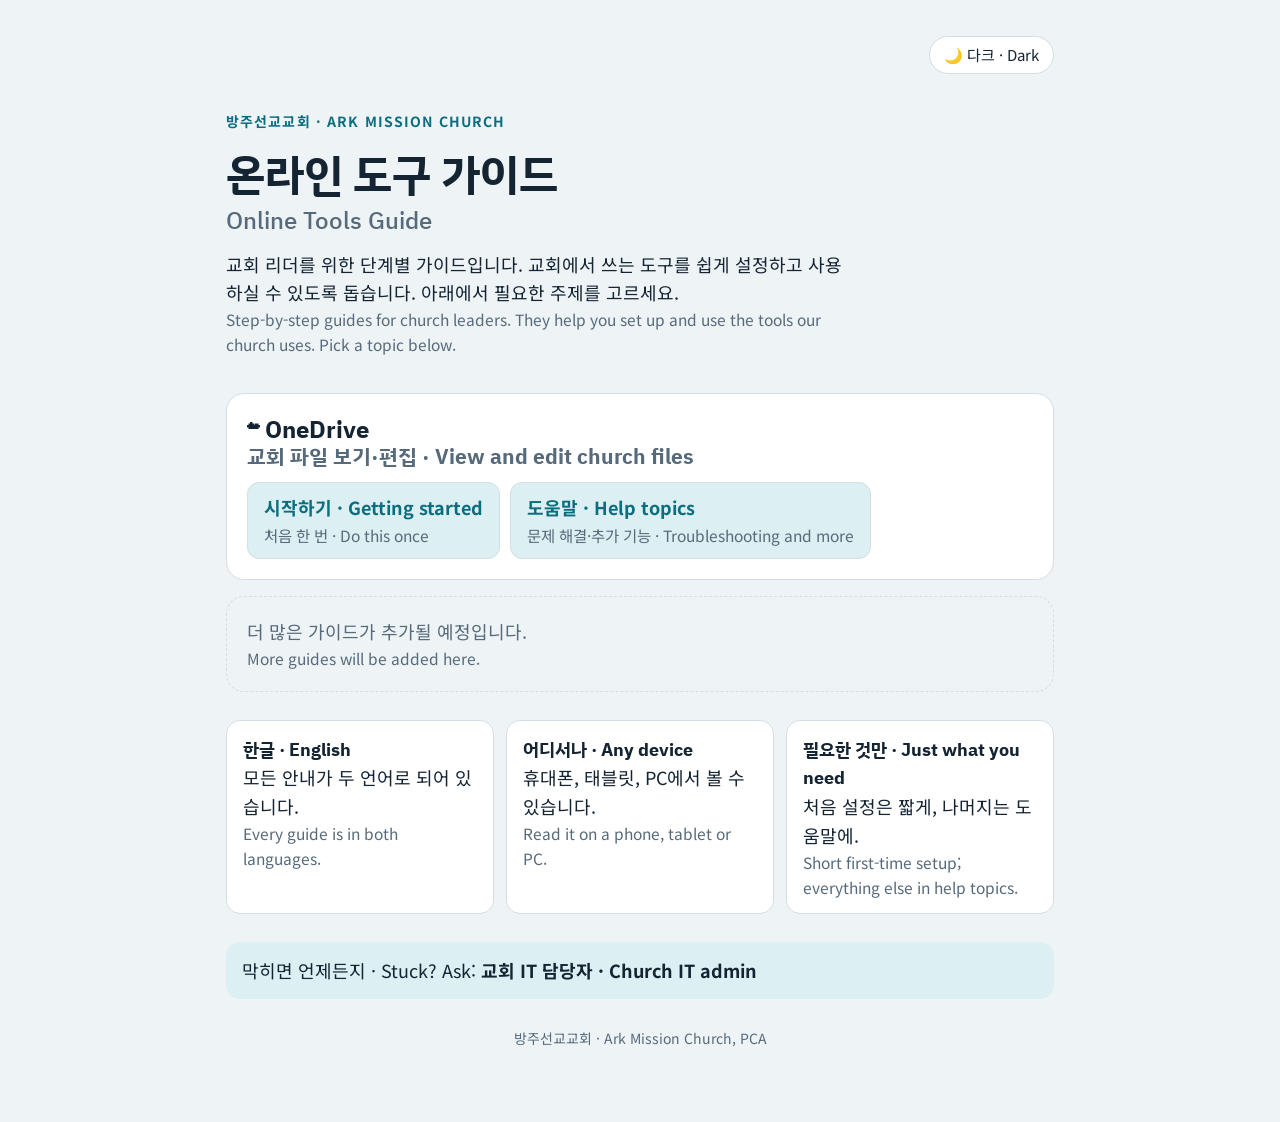
==== index.html @ 6f110158 "Rename site to Online Tools Guide and replace write-it-down password advice - Site name: 방주선교교회 온라인 " ====
<!doctype html>
<html lang="ko" data-theme="light">
<head>
<meta charset="utf-8">
<meta name="viewport" content="width=device-width, initial-scale=1">
<meta name="robots" content="noindex">
<title>방주선교교회 온라인 도구 가이드</title>
<link rel="preconnect" href="https://fonts.googleapis.com">
<link rel="preconnect" href="https://fonts.gstatic.com" crossorigin>
<link rel="stylesheet" href="https://fonts.googleapis.com/css2?family=IBM+Plex+Sans+KR:wght@500;700&family=Noto+Sans+KR:wght@400;500;700&display=swap">
<link rel="stylesheet" href="assets/site.css">
<script>try{if(localStorage.getItem("amc-theme")==="dark")document.documentElement.setAttribute("data-theme","dark")}catch(e){}</script>
</head>
<body>
<div class="wrap">
  <div class="topbar"><button type="button" class="theme-btn" id="theme">🌙 다크 · Dark</button></div>
  <header>
    <div class="eyebrow">방주선교교회 · Ark Mission Church</div>
    <h1>온라인 도구 가이드<span class="en">Online Tools Guide</span></h1>
    <p class="lead">교회 리더를 위한 단계별 가이드입니다. 교회에서 쓰는 도구를 쉽게 설정하고 사용하실 수 있도록 돕습니다. 아래에서 필요한 주제를 고르세요.<span class="en">Step-by-step guides for church leaders. They help you set up and use the tools our church uses. Pick a topic below.</span></p>
  </header>

  <section class="topics" aria-label="주제 / Topics">
    <div class="topic">
      <h2>☁ OneDrive<span class="en">교회 파일 보기·편집 · View and edit church files</span></h2>
      <div class="links">
        <a href="onedrive/"><b>시작하기 · Getting started</b><span class="en">처음 한 번 · Do this once</span></a>
        <a href="onedrive/help.html"><b>도움말 · Help topics</b><span class="en">문제 해결·추가 기능 · Troubleshooting and more</span></a>
      </div>
    </div>
    <div class="topic soon"><p>더 많은 가이드가 추가될 예정입니다.<span class="en">More guides will be added here.</span></p></div>
  </section>

  <div class="points">
    <div><b>한글 · English</b>모든 안내가 두 언어로 되어 있습니다.<span class="en">Every guide is in both languages.</span></div>
    <div><b>어디서나 · Any device</b>휴대폰, 태블릿, PC에서 볼 수 있습니다.<span class="en">Read it on a phone, tablet or PC.</span></div>
    <div><b>필요한 것만 · Just what you need</b>처음 설정은 짧게, 나머지는 도움말에.<span class="en">Short first-time setup; everything else in help topics.</span></div>
  </div>

  <div class="contact"><span>막히면 언제든지 · Stuck? Ask: <b>교회 IT 담당자 · Church IT admin</b></span></div>
  <footer>방주선교교회 · Ark Mission Church, PCA</footer>
</div>
<script src="assets/theme.js"></script>
</body>
</html>
---- assets/site.css ----
/* Layout: one calm column of numbered step cards, each step = big number + Korean instruction + English line + a small drawing of the screen */
:root {
  --bg: #eef3f6;
  --paper: #ffffff;
  --ink: #142433;
  --muted: #566a7b;
  --line: #d3dee6;
  --accent: #0b6e7f;      /* deep teal, the "ark" water */
  --accent-soft: #dcefF2;
  --gold: #b7791f;        /* used only for warnings */
  --gold-soft: #fbf0dc;
  --ok: #2f7d4f;
  --ok-soft: #e1f2e7;
  --no: #b3402e;
  --no-soft: #f8e3df;
  --screen: #f7f9fb;
  --ms-blue: #1f5fbf;
  --display: "IBM Plex Sans KR", "Apple SD Gothic Neo", "Malgun Gothic", sans-serif;
  --body: "Noto Sans KR", "Apple SD Gothic Neo", "Malgun Gothic", system-ui, sans-serif;
}
:root[data-theme="dark"] {
  --bg: #0f1a22; --paper: #16242f; --ink: #e6eef3; --muted: #9fb2c0; --line: #2a3c49;
  --accent: #4fb6c6; --accent-soft: #173640; --gold: #e0a64a; --gold-soft: #3a2e17;
  --ok: #6cc28d; --ok-soft: #173325; --no: #e8836f; --no-soft: #3d201b; --screen: #1c2d39; --ms-blue: #6fa3f0;
  color-scheme: dark;
}
* { box-sizing: border-box; }
body { background: var(--bg); color: var(--ink); font-family: var(--body); font-size: 18px; line-height: 1.6; }
.wrap { max-width: 860px; margin: 0 auto; padding-inline: 16px; padding-block: 28px 64px; display: grid; gap: 28px; }
.wrap > * { min-width: 0; }
header > * { min-width: 0; }
h1, h2, h3 { font-family: var(--display); text-wrap: balance; margin: 0; line-height: 1.25; }
.en { color: var(--muted); font-size: .86em; display: block; }
p { margin: 0; }

/* Header */
header { display: grid; gap: 14px; padding-block: 8px; }
.eyebrow { font-size: 14px; letter-spacing: .08em; text-transform: uppercase; color: var(--accent); font-weight: 700; }
header h1 { font-size: clamp(30px, 6vw, 44px); word-break: keep-all; }
header h1 .en { font-size: .55em; margin-top: 4px; font-weight: 500; }
.lead { max-width: 62ch; }
.needs { display: flex; flex-wrap: wrap; gap: 10px; }
.chip { max-width: 100%; background: var(--paper); border: 1px solid var(--line); border-radius: 18px; padding: 6px 14px; font-size: 15px; display: inline-flex; gap: 8px; align-items: center; }
.chip b { color: var(--accent); flex: none; }

/* Step overview */
nav.map { background: var(--paper); border: 1px solid var(--line); border-radius: 16px; padding: 16px; }
nav.map ol { list-style: none; margin: 0; padding: 0; display: grid; grid-template-columns: repeat(auto-fit, minmax(150px, 1fr)); gap: 10px; }
nav.map a { display: grid; gap: 2px; text-decoration: none; color: var(--ink); padding: 10px 12px; border-radius: 10px; background: var(--bg); min-height: 100%; }
nav.map a:hover, nav.map a:focus-visible { outline: 2px solid var(--accent); outline-offset: 0; }
nav.map .n { font-family: var(--display); color: var(--accent); font-weight: 700; font-size: 14px; }
nav.map .t { font-weight: 700; font-size: 16px; line-height: 1.3; }
nav.map .t .en { font-weight: 400; font-size: 13px; }
nav.map li.done a { background: var(--ok-soft); }
nav.map li.done .n::after { content: " ✓"; color: var(--ok); }

/* Step section */
section.step { background: var(--paper); border: 1px solid var(--line); border-radius: 20px; padding: 24px 20px; display: grid; gap: 20px; scroll-margin-top: 16px; }
.step-head { display: flex; gap: 16px; align-items: flex-start; }
.bignum { flex: none; width: 56px; height: 56px; border-radius: 16px; background: var(--accent); color: var(--paper); font-family: var(--display); font-weight: 700; font-size: 28px; display: grid; place-items: center; }
.step-head h2 { font-size: 26px; }
.step-head h2 .en { font-size: .62em; font-weight: 500; margin-top: 2px; }
.step-head .meta { font-size: 15px; color: var(--muted); margin-top: 6px; }
.step-head > div { min-width: 0; }

.sub { display: grid; grid-template-columns: 1fr minmax(0, 300px); gap: 20px; align-items: center; padding-top: 18px; border-top: 1px dashed var(--line); }
.sub:first-of-type { border-top: 0; padding-top: 0; }
.sub.no-fig { grid-template-columns: 1fr; }
.sub .text { display: grid; gap: 6px; min-width: 0; }
.sub .k { font-weight: 500; font-size: 19px; }
.sub .k strong { color: var(--accent); }
.sub .no { font-family: var(--display); font-size: 14px; font-weight: 700; color: var(--accent); }
@media (max-width: 640px) { .sub { grid-template-columns: 1fr; } }

.note { border-radius: 12px; padding: 12px 16px; font-size: 16px; background: var(--accent-soft); }
.note.warn { background: var(--gold-soft); }
.note b { font-family: var(--display); }
.note p { margin: 10px 0 0; }

.done-toggle { justify-self: start; display: inline-flex; gap: 10px; align-items: center; font-size: 16px; font-weight: 500; cursor: pointer; border: 1px solid var(--line); border-radius: 999px; padding: 8px 16px; background: var(--bg); color: var(--ink); font-family: var(--body); }
.done-toggle input { width: 20px; height: 20px; accent-color: var(--ok); margin: 0; }
.done-toggle:has(input:checked) { background: var(--ok-soft); border-color: var(--ok); }

/* Screen drawings */
.fig { background: var(--screen); border: 1px solid var(--line); border-radius: 14px; padding: 14px; font-size: 14px; line-height: 1.4; display: grid; gap: 8px; max-width: 100%; }
.fig .bar { display: flex; gap: 6px; }
.fig .bar i { width: 8px; height: 8px; border-radius: 50%; background: var(--line); }
.fig .box { background: var(--paper); border: 1px solid var(--line); border-radius: 8px; padding: 8px 10px; }
.fig .btn { background: var(--ms-blue); color: #fff; border-radius: 6px; padding: 6px 12px; justify-self: end; font-weight: 700; }
.fig .hl { outline: 3px solid var(--gold); outline-offset: 2px; border-radius: 6px; }
.fig .cap { font-size: 12px; color: var(--muted); text-align: center; }
.fig .row { display: flex; gap: 8px; align-items: center; flex-wrap: wrap; }
.fig .pill { border: 1px solid var(--line); background: var(--paper); border-radius: 6px; padding: 4px 8px; }
.phone { width: 150px; justify-self: center; border: 3px solid var(--ink); border-radius: 22px; padding: 14px 10px; background: var(--paper); display: grid; gap: 8px; text-align: center; }
.qr { width: 72px; height: 72px; justify-self: center; background:
  conic-gradient(var(--ink) 25%, transparent 0 50%, var(--ink) 0 75%, transparent 0) 0 0/18px 18px; border: 6px solid var(--paper); outline: 2px solid var(--ink); }
.bignumber { font-family: var(--display); font-size: 34px; font-weight: 700; letter-spacing: .1em; color: var(--ink); }
.menu { display: grid; gap: 2px; background: var(--paper); border: 1px solid var(--line); border-radius: 8px; padding: 6px; box-shadow: 0 4px 12px rgb(0 0 0 / .08); }
.menu span { padding: 4px 8px; border-radius: 4px; }
.tree { display: grid; gap: 3px; }
.tree span { padding: 3px 6px; }
.tree .in { padding-left: 22px; }
.tabbar { display: flex; justify-content: space-around; border-top: 1px solid var(--line); padding-top: 6px; font-size: 11px; }

/* Rules */
.rules { display: grid; grid-template-columns: 1fr 1fr; gap: 14px; }
@media (max-width: 640px) { .rules { grid-template-columns: 1fr; } }
.rules ul { list-style: none; margin: 0; padding: 16px; border-radius: 14px; display: grid; gap: 12px; }
.rules .do { background: var(--ok-soft); }
.rules .dont { background: var(--no-soft); }
.rules h3 { font-size: 18px; }
.rules .do h3 { color: var(--ok); }
.rules .dont h3 { color: var(--no); }
.rules li { font-size: 17px; }

/* Help table */
.tablewrap { overflow-x: auto; }
table { width: 100%; border-collapse: collapse; font-size: 16px; }
th, td { text-align: left; padding: 10px 12px; border-bottom: 1px solid var(--line); vertical-align: top; }
th { font-family: var(--display); font-size: 14px; color: var(--muted); letter-spacing: .04em; }
.contact { display: flex; flex-wrap: wrap; gap: 10px; align-items: center; background: var(--accent-soft); border-radius: 14px; padding: 14px 16px; }
.contact code { font-family: var(--body); font-weight: 700; user-select: all; }
.contact button { font: inherit; font-size: 14px; border: 1px solid var(--accent); color: var(--accent); background: var(--paper); border-radius: 999px; padding: 4px 12px; cursor: pointer; }

footer { font-size: 14px; color: var(--muted); text-align: center; }
a { color: var(--accent); }
:focus-visible { outline: 3px solid var(--accent); outline-offset: 2px; }

@media print {
  body { background: #fff; font-size: 15px; }
  nav.map, .done-toggle, .contact button { display: none; }
  section.step { break-inside: avoid-page; border-color: #ccc; }
  .wrap { gap: 18px; }
}
@media (prefers-reduced-motion: no-preference) { html { scroll-behavior: smooth; } }

/* Top bar: home link + theme switch */
.topbar { display: flex; justify-content: space-between; align-items: center; gap: 12px; flex-wrap: wrap; }
.topbar a { color: var(--accent); font-weight: 700; text-decoration: none; font-size: 16px; }
.topbar a:hover { text-decoration: underline; }
.theme-btn { margin-left: auto; font: inherit; font-size: 15px; color: var(--ink); background: var(--paper); border: 1px solid var(--line); border-radius: 999px; padding: 6px 14px; cursor: pointer; }
.theme-btn:focus-visible, .topbar a:focus-visible { outline: 3px solid var(--accent); outline-offset: 2px; }

/* Landing page */
.points { display: grid; grid-template-columns: repeat(auto-fit, minmax(220px, 1fr)); gap: 12px; }
.points div { background: var(--paper); border: 1px solid var(--line); border-radius: 14px; padding: 14px 16px; }
.points b { display: block; font-family: var(--display); }
.topics { display: grid; gap: 16px; }
.topic { background: var(--paper); border: 1px solid var(--line); border-radius: 18px; padding: 20px; display: grid; gap: 12px; }
.topic h2 { font-size: 24px; }
.topic .links { display: flex; flex-wrap: wrap; gap: 10px; }
.topic .links a { display: inline-grid; gap: 2px; text-decoration: none; color: var(--ink); background: var(--accent-soft); border: 1px solid var(--line); border-radius: 12px; padding: 10px 16px; min-width: 200px; }
.topic .links a b { color: var(--accent); }
.topic .links a:hover { border-color: var(--accent); }
.topic.soon { background: transparent; border-style: dashed; color: var(--muted); }
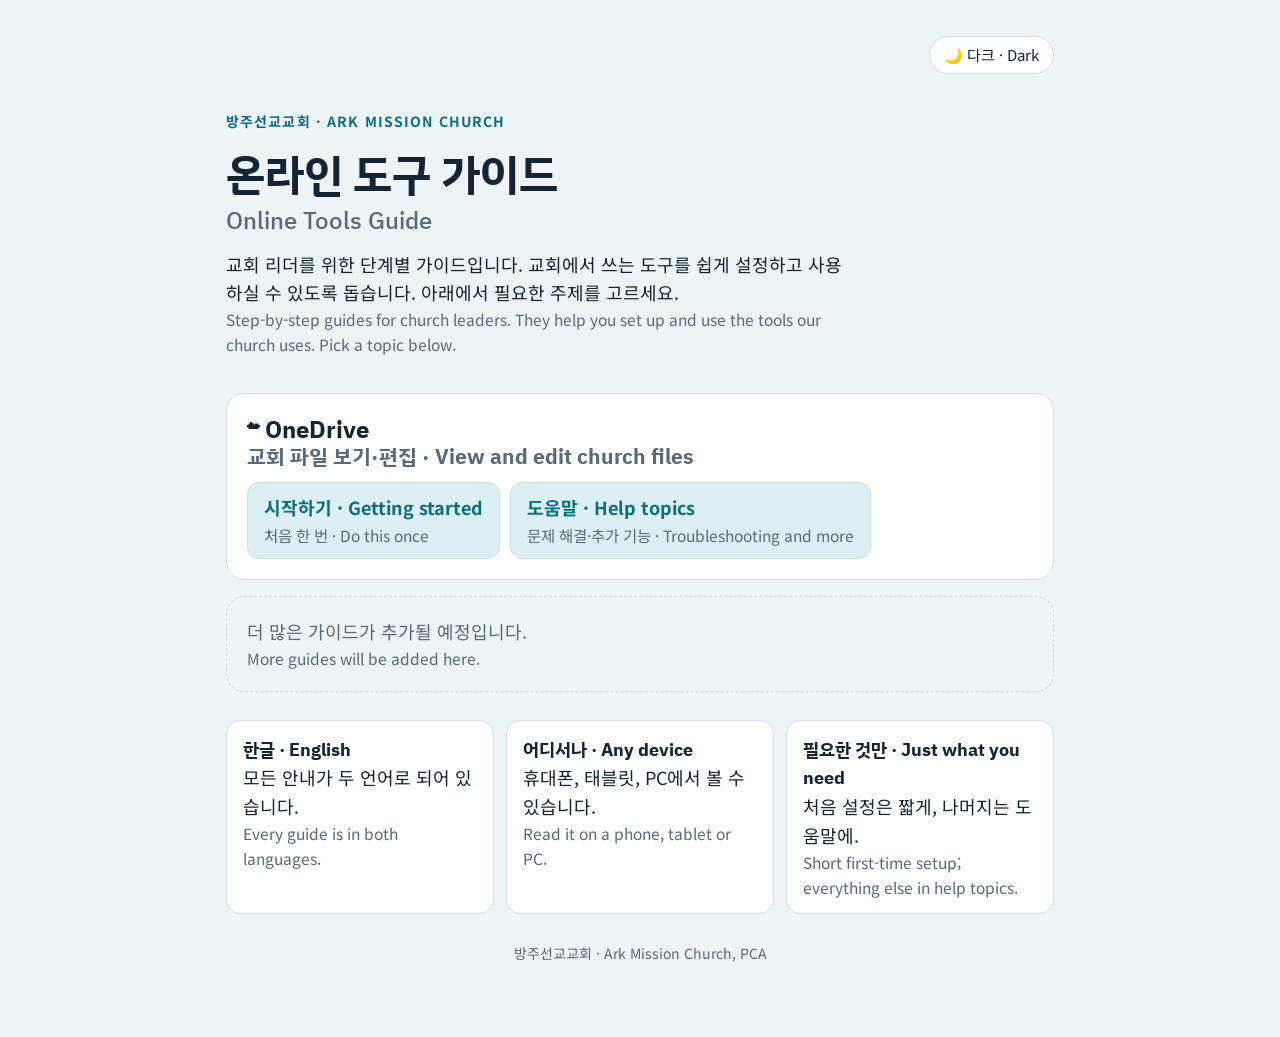
==== commit 26a82d2e: "Remove the "Stuck? Ask" box from the home and OneDrive getting-started pages Co-Authored-By: Claude " ====
--- a/index.html
+++ b/index.html
@@ -37,7 +37,6 @@
     <div><b>필요한 것만 · Just what you need</b>처음 설정은 짧게, 나머지는 도움말에.<span class="en">Short first-time setup; everything else in help topics.</span></div>
   </div>
 
-  <div class="contact"><span>막히면 언제든지 · Stuck? Ask: <b>교회 IT 담당자 · Church IT admin</b></span></div>
   <footer>방주선교교회 · Ark Mission Church, PCA</footer>
 </div>
 <script src="assets/theme.js"></script>
--- a/assets/site.css
+++ b/assets/site.css
@@ -153,3 +153,13 @@
 .topic .links a b { color: var(--accent); }
 .topic .links a:hover { border-color: var(--accent); }
 .topic.soon { background: transparent; border-style: dashed; color: var(--muted); }
+
+/* Per-device steps (tap a device to open) */
+.devices { display: grid; gap: 10px; margin-top: 18px; }
+.device { border: 1px solid var(--line); border-radius: 12px; background: var(--bg); }
+.device summary { cursor: pointer; padding: 14px 16px; font-family: var(--display); font-weight: 700; font-size: 19px; }
+.device[open] summary { border-bottom: 1px dashed var(--line); }
+.device .body { padding: 14px 16px 16px; display: grid; gap: 12px; }
+.device ol { margin: 0; padding-left: 22px; display: grid; gap: 10px; font-size: 18px; }
+.device .fig { max-width: 300px; }
+.device .links, .device .tip { margin: 0; }
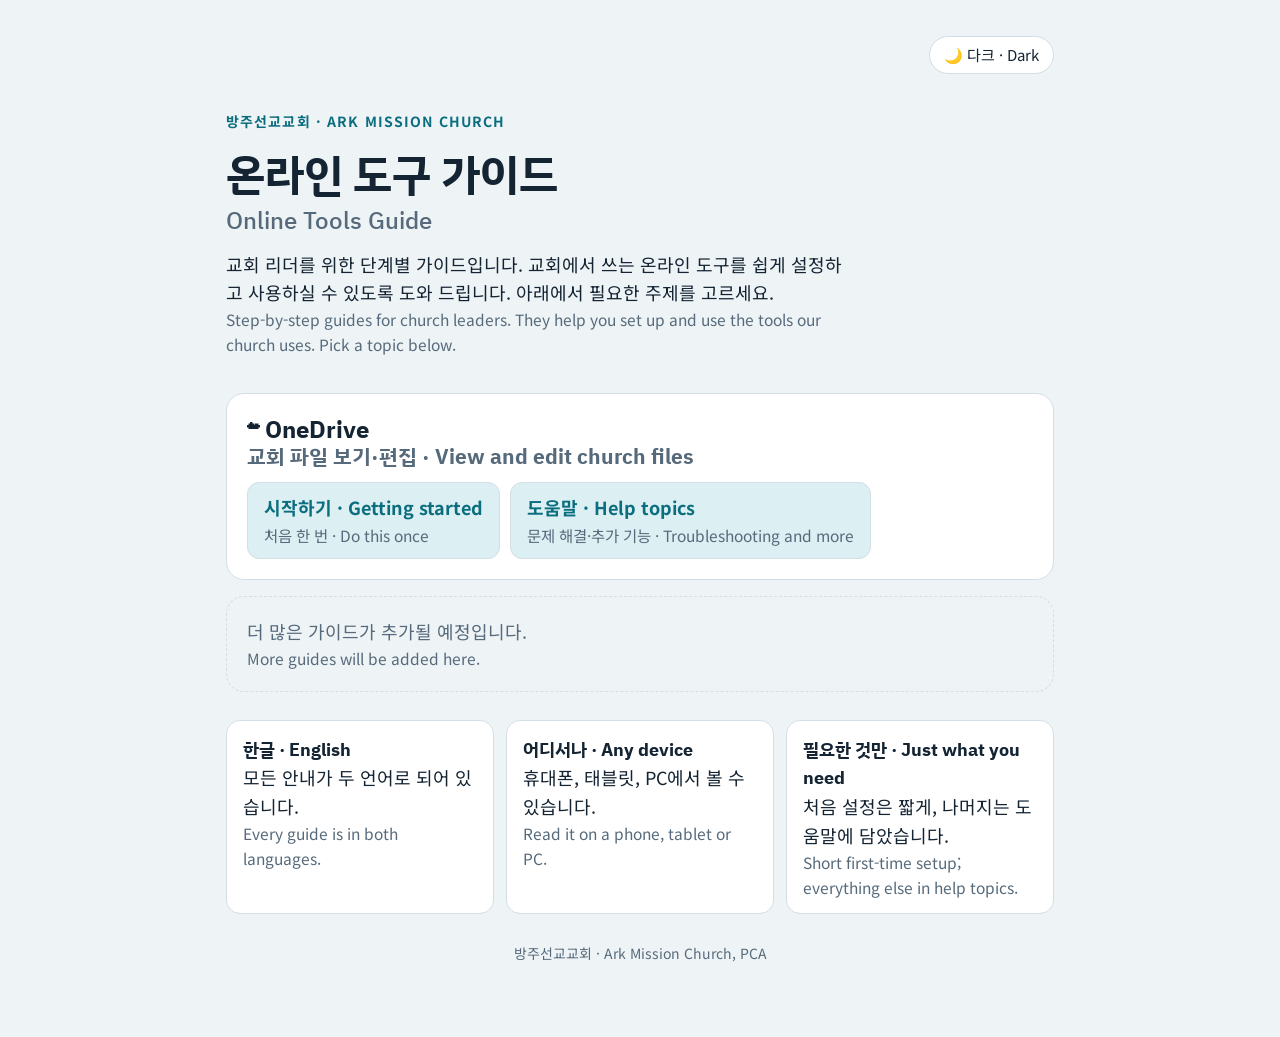
==== commit 8e6e0000: "Polish Korean wording across the guide and help pages Full polite sentences instead of fragments, mo" ====
--- a/index.html
+++ b/index.html
@@ -17,7 +17,7 @@
   <header>
     <div class="eyebrow">방주선교교회 · Ark Mission Church</div>
     <h1>온라인 도구 가이드<span class="en">Online Tools Guide</span></h1>
-    <p class="lead">교회 리더를 위한 단계별 가이드입니다. 교회에서 쓰는 도구를 쉽게 설정하고 사용하실 수 있도록 돕습니다. 아래에서 필요한 주제를 고르세요.<span class="en">Step-by-step guides for church leaders. They help you set up and use the tools our church uses. Pick a topic below.</span></p>
+    <p class="lead">교회 리더를 위한 단계별 가이드입니다. 교회에서 쓰는 온라인 도구를 쉽게 설정하고 사용하실 수 있도록 도와 드립니다. 아래에서 필요한 주제를 고르세요.<span class="en">Step-by-step guides for church leaders. They help you set up and use the tools our church uses. Pick a topic below.</span></p>
   </header>
 
   <section class="topics" aria-label="주제 / Topics">
@@ -34,7 +34,7 @@
   <div class="points">
     <div><b>한글 · English</b>모든 안내가 두 언어로 되어 있습니다.<span class="en">Every guide is in both languages.</span></div>
     <div><b>어디서나 · Any device</b>휴대폰, 태블릿, PC에서 볼 수 있습니다.<span class="en">Read it on a phone, tablet or PC.</span></div>
-    <div><b>필요한 것만 · Just what you need</b>처음 설정은 짧게, 나머지는 도움말에.<span class="en">Short first-time setup; everything else in help topics.</span></div>
+    <div><b>필요한 것만 · Just what you need</b>처음 설정은 짧게, 나머지는 도움말에 담았습니다.<span class="en">Short first-time setup; everything else in help topics.</span></div>
   </div>
 
   <footer>방주선교교회 · Ark Mission Church, PCA</footer>
--- a/assets/site.css
+++ b/assets/site.css
@@ -63,7 +63,7 @@
 .step-head .meta { font-size: 15px; color: var(--muted); margin-top: 6px; }
 .step-head > div { min-width: 0; }
 
-.sub { display: grid; grid-template-columns: 1fr minmax(0, 300px); gap: 20px; align-items: center; padding-top: 18px; border-top: 1px dashed var(--line); }
+.sub { display: grid; grid-template-columns: 1fr minmax(0, 300px); gap: 20px; align-items: start; padding-top: 18px; border-top: 1px dashed var(--line); }
 .sub:first-of-type { border-top: 0; padding-top: 0; }
 .sub.no-fig { grid-template-columns: 1fr; }
 .sub .text { display: grid; gap: 6px; min-width: 0; }
@@ -163,3 +163,17 @@
 .device ol { margin: 0; padding-left: 22px; display: grid; gap: 10px; font-size: 18px; }
 .device .fig { max-width: 300px; }
 .device .links, .device .tip { margin: 0; }
+
+/* PC + phone banner (first sign-in) */
+.pair { display: grid; grid-template-columns: minmax(0, 1fr) auto minmax(0, 1fr); word-break: keep-all; overflow-wrap: anywhere; gap: 10px; align-items: stretch; background: var(--accent-soft); border-radius: 14px; padding: 16px; margin-bottom: 18px; }
+.pair-head { grid-column: 1 / -1; margin: 0; font-family: var(--display); font-weight: 700; font-size: 21px; text-align: center; }
+.pair .dev-card { background: var(--paper); border: 2px solid var(--accent); border-radius: 12px; padding: 12px; text-align: center; display: grid; gap: 4px; align-content: start; font-size: 16px; }
+.pair .ico { font-size: 40px; line-height: 1; }
+.pair .arrow { align-self: center; font-size: 28px; font-weight: 700; color: var(--accent); }
+.pair-warn { grid-column: 1 / -1; margin: 0; font-size: 16px; text-align: center; }
+.sub .no .dev { display: inline-block; margin-left: 6px; background: var(--accent); color: #fff; border-radius: 999px; padding: 2px 10px; font-size: 13px; }
+@media (max-width: 520px) { .pair { grid-template-columns: minmax(0, 1fr); } .pair .arrow { justify-self: center; transform: rotate(90deg); } }
+.must { border: 3px solid var(--gold); background: var(--gold-soft); border-radius: 12px; padding: 12px 14px; display: grid; gap: 4px; }
+.must b { font-family: var(--display); font-size: 19px; }
+.must p { margin: 4px 0 0; }
+.fig .addr { background: var(--paper); border: 1px solid var(--line); border-radius: 999px; padding: 6px 12px; font-family: ui-monospace, Menlo, Consolas, monospace; font-size: 14px; font-weight: 700; }
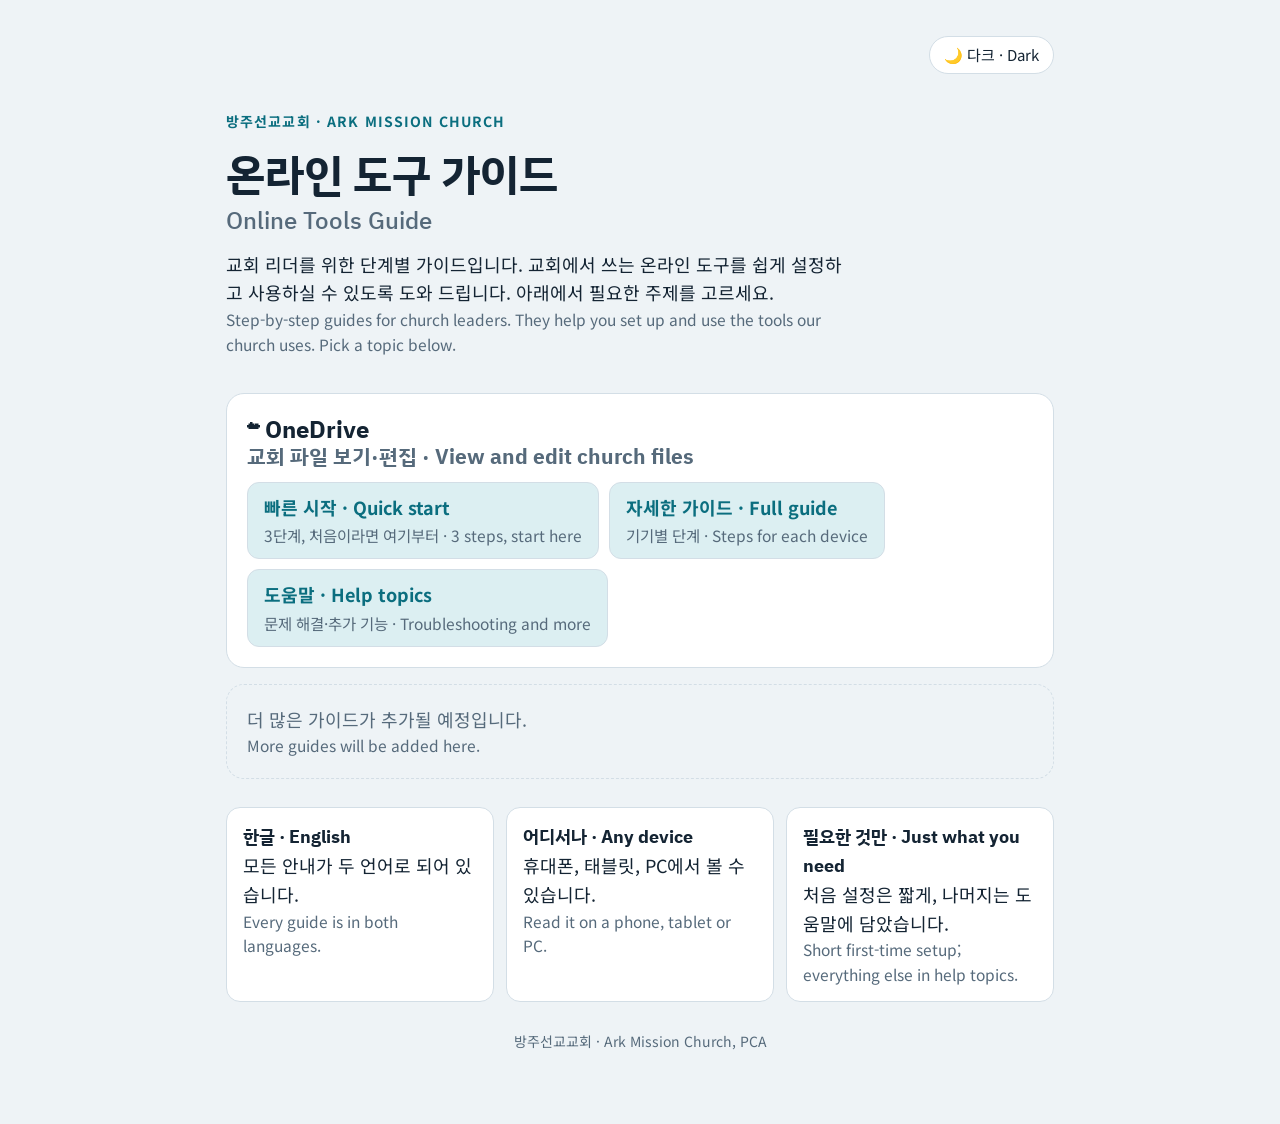
==== commit e64b6045: "Add a 3-step OneDrive quick start page Short, bilingual first page: install Authenticator, sign in a" ====
--- a/index.html
+++ b/index.html
@@ -24,7 +24,8 @@
     <div class="topic">
       <h2>☁ OneDrive<span class="en">교회 파일 보기·편집 · View and edit church files</span></h2>
       <div class="links">
-        <a href="onedrive/"><b>시작하기 · Getting started</b><span class="en">처음 한 번 · Do this once</span></a>
+        <a href="onedrive/quickstart.html"><b>빠른 시작 · Quick start</b><span class="en">3단계, 처음이라면 여기부터 · 3 steps, start here</span></a>
+        <a href="onedrive/"><b>자세한 가이드 · Full guide</b><span class="en">기기별 단계 · Steps for each device</span></a>
         <a href="onedrive/help.html"><b>도움말 · Help topics</b><span class="en">문제 해결·추가 기능 · Troubleshooting and more</span></a>
       </div>
     </div>
--- a/assets/site.css
+++ b/assets/site.css
@@ -46,6 +46,9 @@
 /* Step overview */
 nav.map { background: var(--paper); border: 1px solid var(--line); border-radius: 16px; padding: 16px; }
 nav.map ol { list-style: none; margin: 0; padding: 0; display: grid; grid-template-columns: repeat(auto-fit, minmax(150px, 1fr)); gap: 10px; }
+/* Exactly 6 cards (getting started): 3x2, or 2x3 on phones, never 5 + 1 */
+nav.map ol:has(> li:nth-child(6):last-child) { grid-template-columns: repeat(3, minmax(0, 1fr)); }
+@media (max-width: 520px) { nav.map ol:has(> li:nth-child(6):last-child) { grid-template-columns: repeat(2, minmax(0, 1fr)); } }
 nav.map a { display: grid; gap: 2px; text-decoration: none; color: var(--ink); padding: 10px 12px; border-radius: 10px; background: var(--bg); min-height: 100%; }
 nav.map a:hover, nav.map a:focus-visible { outline: 2px solid var(--accent); outline-offset: 0; }
 nav.map .n { font-family: var(--display); color: var(--accent); font-weight: 700; font-size: 14px; }
@@ -177,3 +180,19 @@
 .must b { font-family: var(--display); font-size: 19px; }
 .must p { margin: 4px 0 0; }
 .fig .addr { background: var(--paper); border: 1px solid var(--line); border-radius: 999px; padding: 6px 12px; font-family: ui-monospace, Menlo, Consolas, monospace; font-size: 14px; font-weight: 700; }
+
+/* Quick start page: fewer words, bigger type */
+.quick .sub .k { font-size: 21px; }
+.quick .step-head h2 { font-size: 28px; }
+.finish { background: var(--ok-soft); border: 2px solid var(--ok); border-radius: 20px; padding: 24px 20px; display: grid; gap: 16px; }
+.finish-head { font-family: var(--display); font-weight: 700; font-size: 26px; }
+.finish-head .en { font-size: .62em; font-weight: 500; }
+.finish .rules ul { background: var(--paper); }
+.more { background: var(--paper); border: 1px solid var(--line); border-radius: 18px; padding: 20px; display: grid; gap: 10px; }
+.more b { font-family: var(--display); }
+.more .links { display: flex; flex-wrap: wrap; gap: 10px; margin-top: 4px; }
+.more .links a { display: inline-grid; gap: 2px; text-decoration: none; color: var(--ink); background: var(--accent-soft); border: 1px solid var(--line); border-radius: 12px; padding: 10px 16px; min-width: 200px; }
+.more .links a b { color: var(--accent); }
+.more .links a:hover { border-color: var(--accent); }
+.qs-banner { display: flex; flex-wrap: wrap; gap: 8px 14px; align-items: center; justify-content: space-between; background: var(--ok-soft); border: 1px solid var(--ok); border-radius: 14px; padding: 12px 16px; font-size: 16px; }
+.qs-banner a { font-weight: 700; color: var(--ok); }
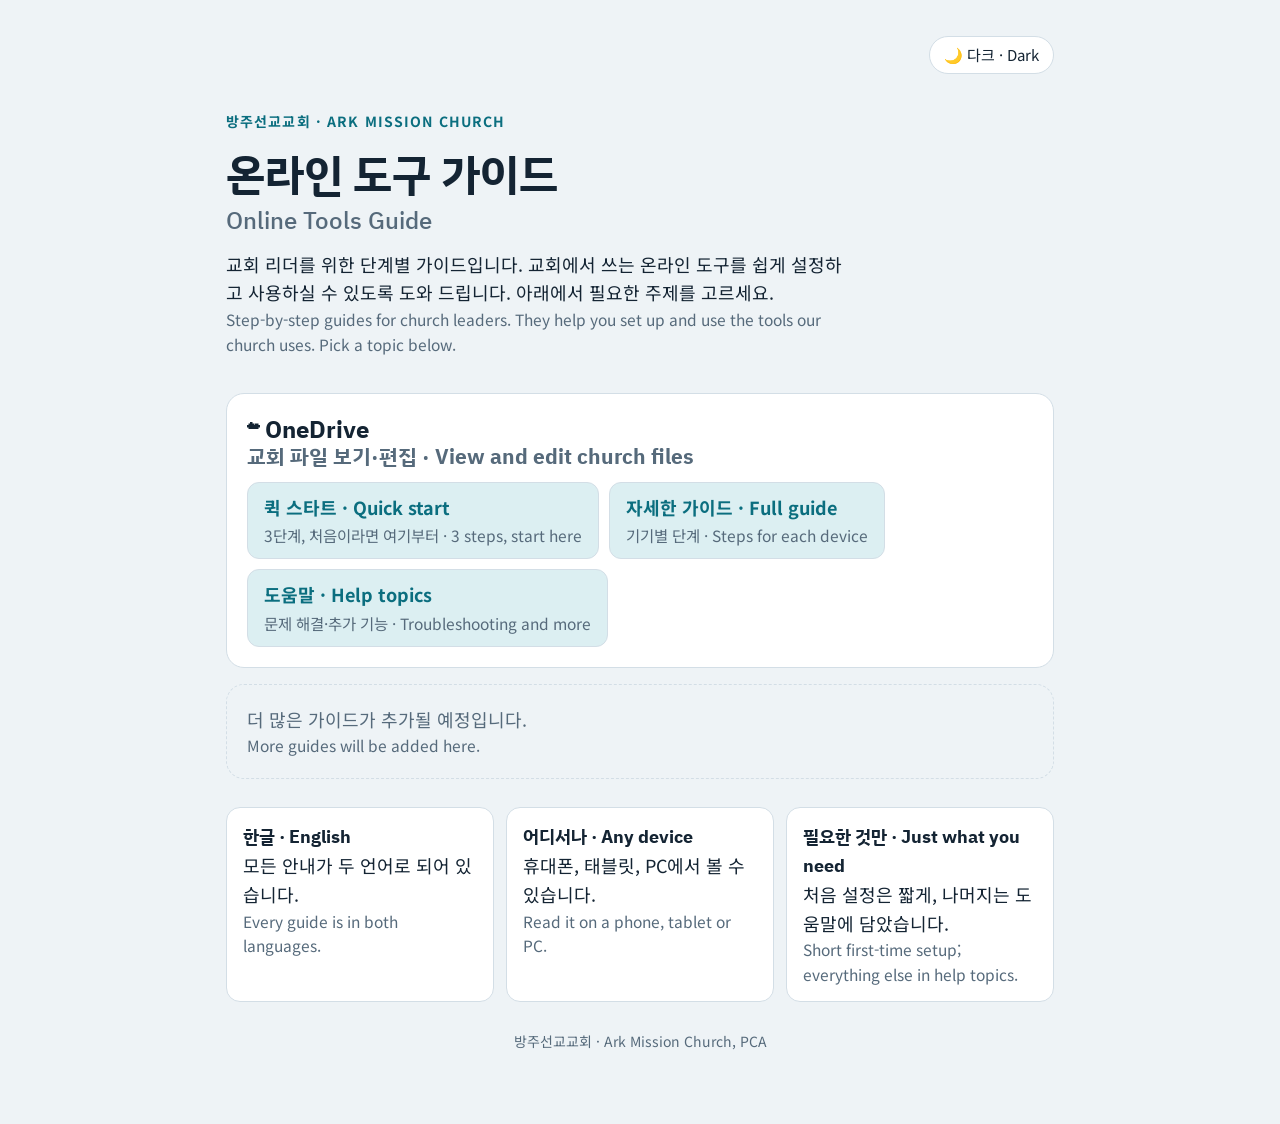
==== commit a18e6859: "Quick start: rename to 퀵 스타트, link each step to the full guide Co-Authored-By: Claude Opus 5.5 <nore" ====
--- a/index.html
+++ b/index.html
@@ -24,7 +24,7 @@
     <div class="topic">
       <h2>☁ OneDrive<span class="en">교회 파일 보기·편집 · View and edit church files</span></h2>
       <div class="links">
-        <a href="onedrive/quickstart.html"><b>빠른 시작 · Quick start</b><span class="en">3단계, 처음이라면 여기부터 · 3 steps, start here</span></a>
+        <a href="onedrive/quickstart.html"><b>퀵 스타트 · Quick start</b><span class="en">3단계, 처음이라면 여기부터 · 3 steps, start here</span></a>
         <a href="onedrive/"><b>자세한 가이드 · Full guide</b><span class="en">기기별 단계 · Steps for each device</span></a>
         <a href="onedrive/help.html"><b>도움말 · Help topics</b><span class="en">문제 해결·추가 기능 · Troubleshooting and more</span></a>
       </div>
--- a/assets/site.css
+++ b/assets/site.css
@@ -196,3 +196,5 @@
 .more .links a:hover { border-color: var(--accent); }
 .qs-banner { display: flex; flex-wrap: wrap; gap: 8px 14px; align-items: center; justify-content: space-between; background: var(--ok-soft); border: 1px solid var(--ok); border-radius: 14px; padding: 12px 16px; font-size: 16px; }
 .qs-banner a { font-weight: 700; color: var(--ok); }
+.detail-link { display: flex; flex-wrap: wrap; gap: 6px 14px; align-items: center; justify-content: space-between; font-size: 15px; color: var(--muted); border-top: 1px dashed var(--line); padding-top: 14px; }
+.detail-link a { font-weight: 700; white-space: nowrap; }
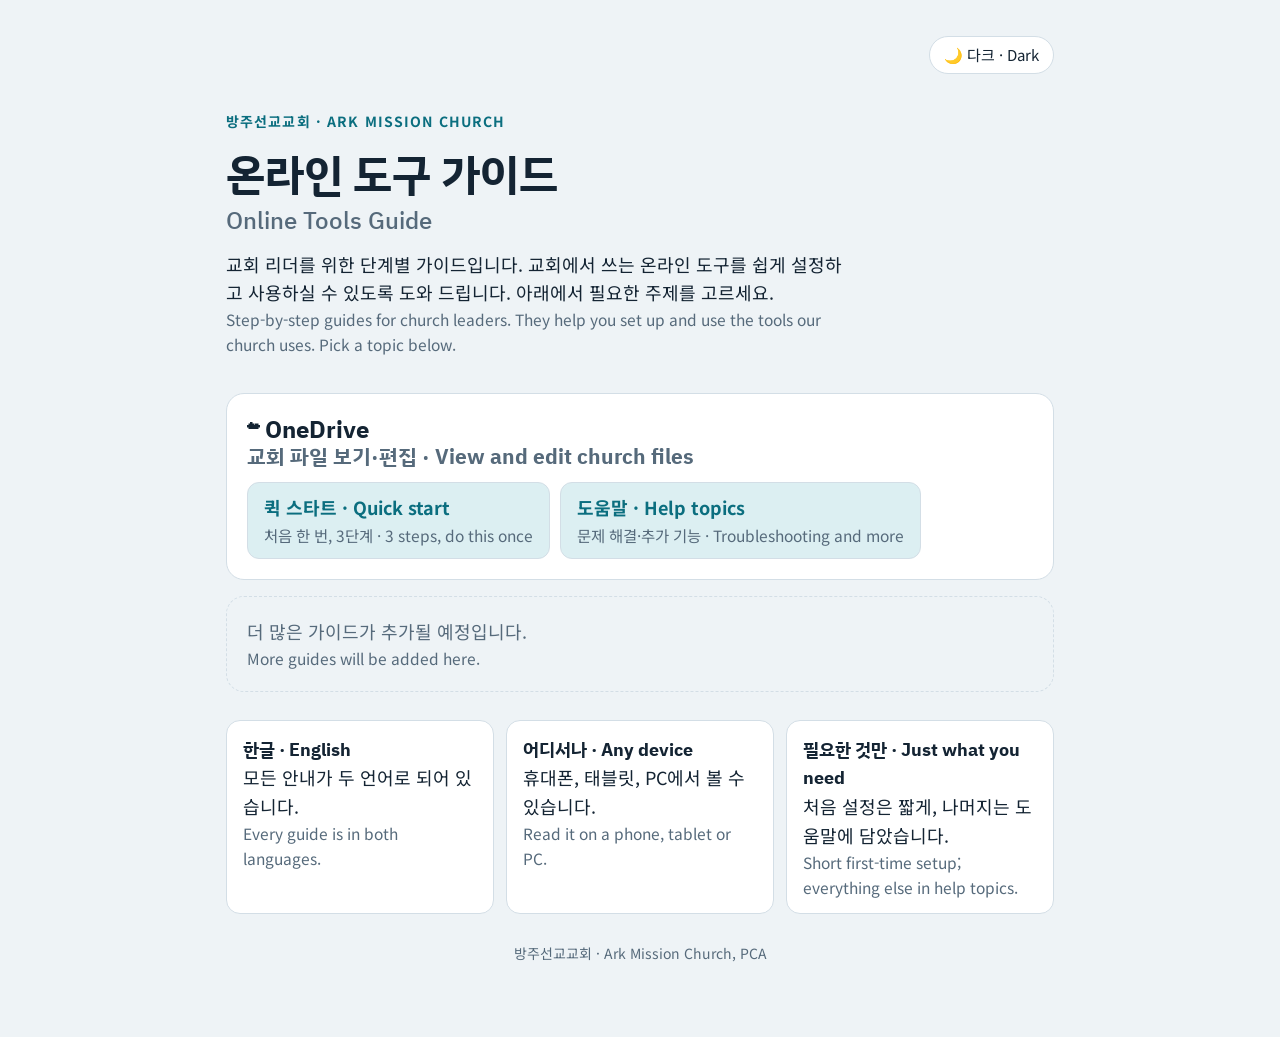
==== commit a3071d80: "Make the quick start the main OneDrive guide - onedrive/index.html is now the quick start: 3 steps, " ====
--- a/index.html
+++ b/index.html
@@ -24,8 +24,7 @@
     <div class="topic">
       <h2>☁ OneDrive<span class="en">교회 파일 보기·편집 · View and edit church files</span></h2>
       <div class="links">
-        <a href="onedrive/quickstart.html"><b>퀵 스타트 · Quick start</b><span class="en">3단계, 처음이라면 여기부터 · 3 steps, start here</span></a>
-        <a href="onedrive/"><b>자세한 가이드 · Full guide</b><span class="en">기기별 단계 · Steps for each device</span></a>
+        <a href="onedrive/"><b>퀵 스타트 · Quick start</b><span class="en">처음 한 번, 3단계 · 3 steps, do this once</span></a>
         <a href="onedrive/help.html"><b>도움말 · Help topics</b><span class="en">문제 해결·추가 기능 · Troubleshooting and more</span></a>
       </div>
     </div>
--- a/assets/site.css
+++ b/assets/site.css
@@ -194,7 +194,5 @@
 .more .links a { display: inline-grid; gap: 2px; text-decoration: none; color: var(--ink); background: var(--accent-soft); border: 1px solid var(--line); border-radius: 12px; padding: 10px 16px; min-width: 200px; }
 .more .links a b { color: var(--accent); }
 .more .links a:hover { border-color: var(--accent); }
-.qs-banner { display: flex; flex-wrap: wrap; gap: 8px 14px; align-items: center; justify-content: space-between; background: var(--ok-soft); border: 1px solid var(--ok); border-radius: 14px; padding: 12px 16px; font-size: 16px; }
-.qs-banner a { font-weight: 700; color: var(--ok); }
 .detail-link { display: flex; flex-wrap: wrap; gap: 6px 14px; align-items: center; justify-content: space-between; font-size: 15px; color: var(--muted); border-top: 1px dashed var(--line); padding-top: 14px; }
 .detail-link a { font-weight: 700; white-space: nowrap; }
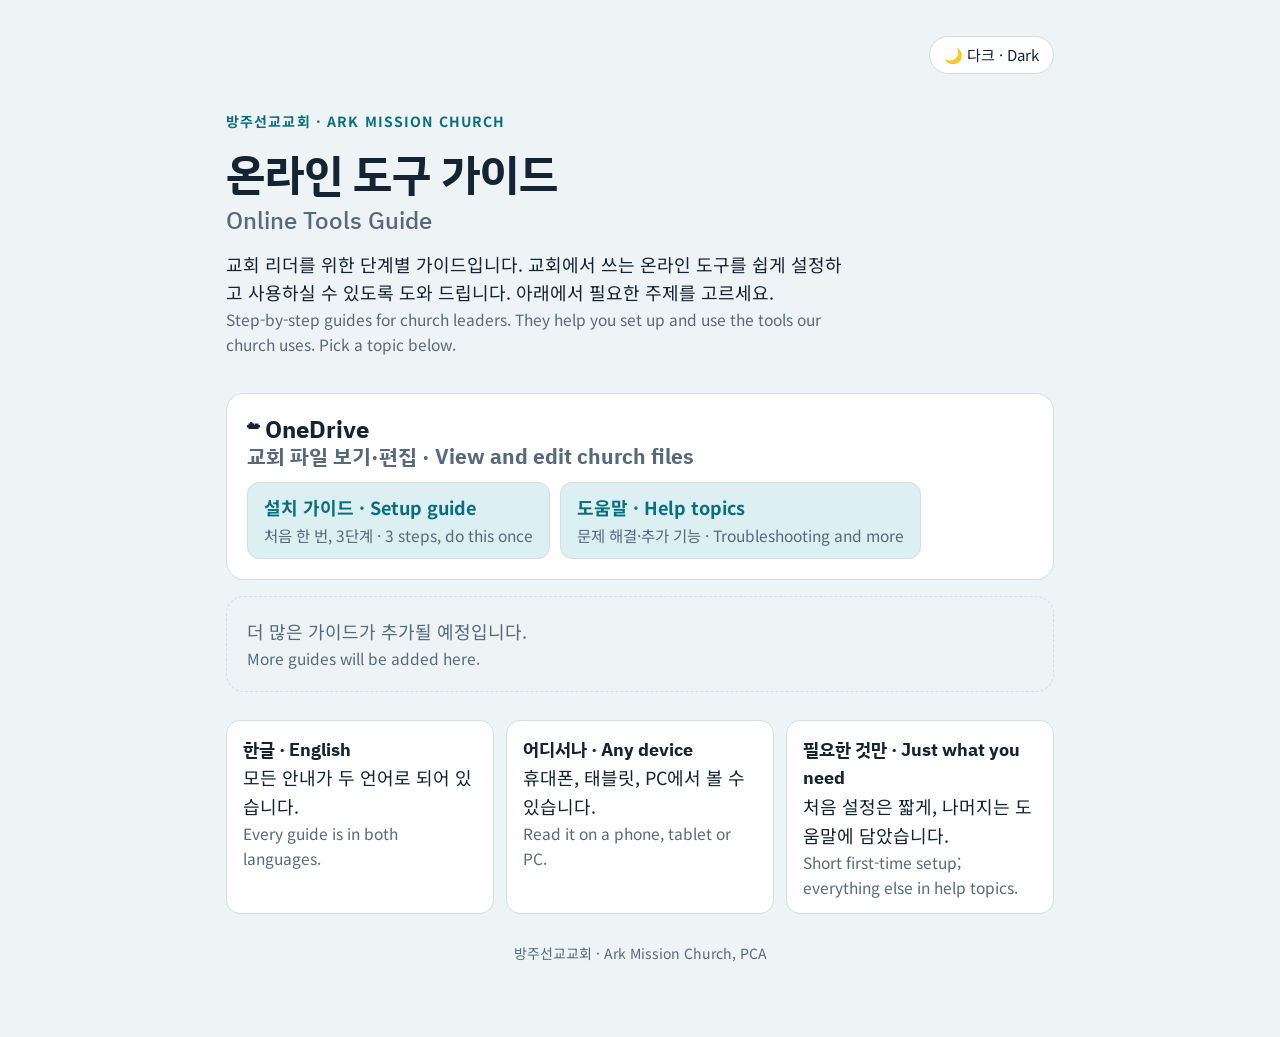
==== commit 7ccfd0bb: "Rename to 설치 가이드 and show where each step happens Adds a where-each-step-happens overview at the top" ====
--- a/index.html
+++ b/index.html
@@ -24,7 +24,7 @@
     <div class="topic">
       <h2>☁ OneDrive<span class="en">교회 파일 보기·편집 · View and edit church files</span></h2>
       <div class="links">
-        <a href="onedrive/"><b>퀵 스타트 · Quick start</b><span class="en">처음 한 번, 3단계 · 3 steps, do this once</span></a>
+        <a href="onedrive/"><b>설치 가이드 · Setup guide</b><span class="en">처음 한 번, 3단계 · 3 steps, do this once</span></a>
         <a href="onedrive/help.html"><b>도움말 · Help topics</b><span class="en">문제 해결·추가 기능 · Troubleshooting and more</span></a>
       </div>
     </div>
--- a/assets/site.css
+++ b/assets/site.css
@@ -181,7 +181,7 @@
 .must p { margin: 4px 0 0; }
 .fig .addr { background: var(--paper); border: 1px solid var(--line); border-radius: 999px; padding: 6px 12px; font-family: ui-monospace, Menlo, Consolas, monospace; font-size: 14px; font-weight: 700; }
 
-/* Quick start page: fewer words, bigger type */
+/* Setup guide page: fewer words, bigger type */
 .quick .sub .k { font-size: 21px; }
 .quick .step-head h2 { font-size: 28px; }
 .finish { background: var(--ok-soft); border: 2px solid var(--ok); border-radius: 20px; padding: 24px 20px; display: grid; gap: 16px; }
@@ -196,3 +196,17 @@
 .more .links a:hover { border-color: var(--accent); }
 .detail-link { display: flex; flex-wrap: wrap; gap: 6px 14px; align-items: center; justify-content: space-between; font-size: 15px; color: var(--muted); border-top: 1px dashed var(--line); padding-top: 14px; }
 .detail-link a { font-weight: 700; white-space: nowrap; }
+/* Where each step happens */
+.where { display: inline-flex; gap: 10px; align-items: center; margin-top: 8px; background: var(--accent-soft); border: 2px solid var(--accent); border-radius: 12px; padding: 6px 14px 6px 10px; font-size: 16px; max-width: 100%; }
+.where .ico { font-size: 26px; line-height: 1; flex: none; }
+.where b { color: var(--accent); font-family: var(--display); }
+.where .en { font-size: 13px; }
+.where-map { display: grid; gap: 12px; }
+.where-map .map-head { font-family: var(--display); font-weight: 700; font-size: 21px; }
+.where-map .map-head .en { font-size: .7em; font-weight: 500; }
+.where-map ol { grid-template-columns: repeat(4, minmax(0, 1fr)); }
+@media (max-width: 640px) { .where-map ol { grid-template-columns: repeat(2, minmax(0, 1fr)); } }
+.where-map li.opt a { background: transparent; border: 1px dashed var(--line); }
+.where-map .map-note { font-size: 15px; }
+.must-where { border-left: 4px solid var(--gold); background: var(--gold-soft); border-radius: 8px; padding: 8px 12px; font-size: 16px; }
+.where-map .t, .where b { word-break: keep-all; }
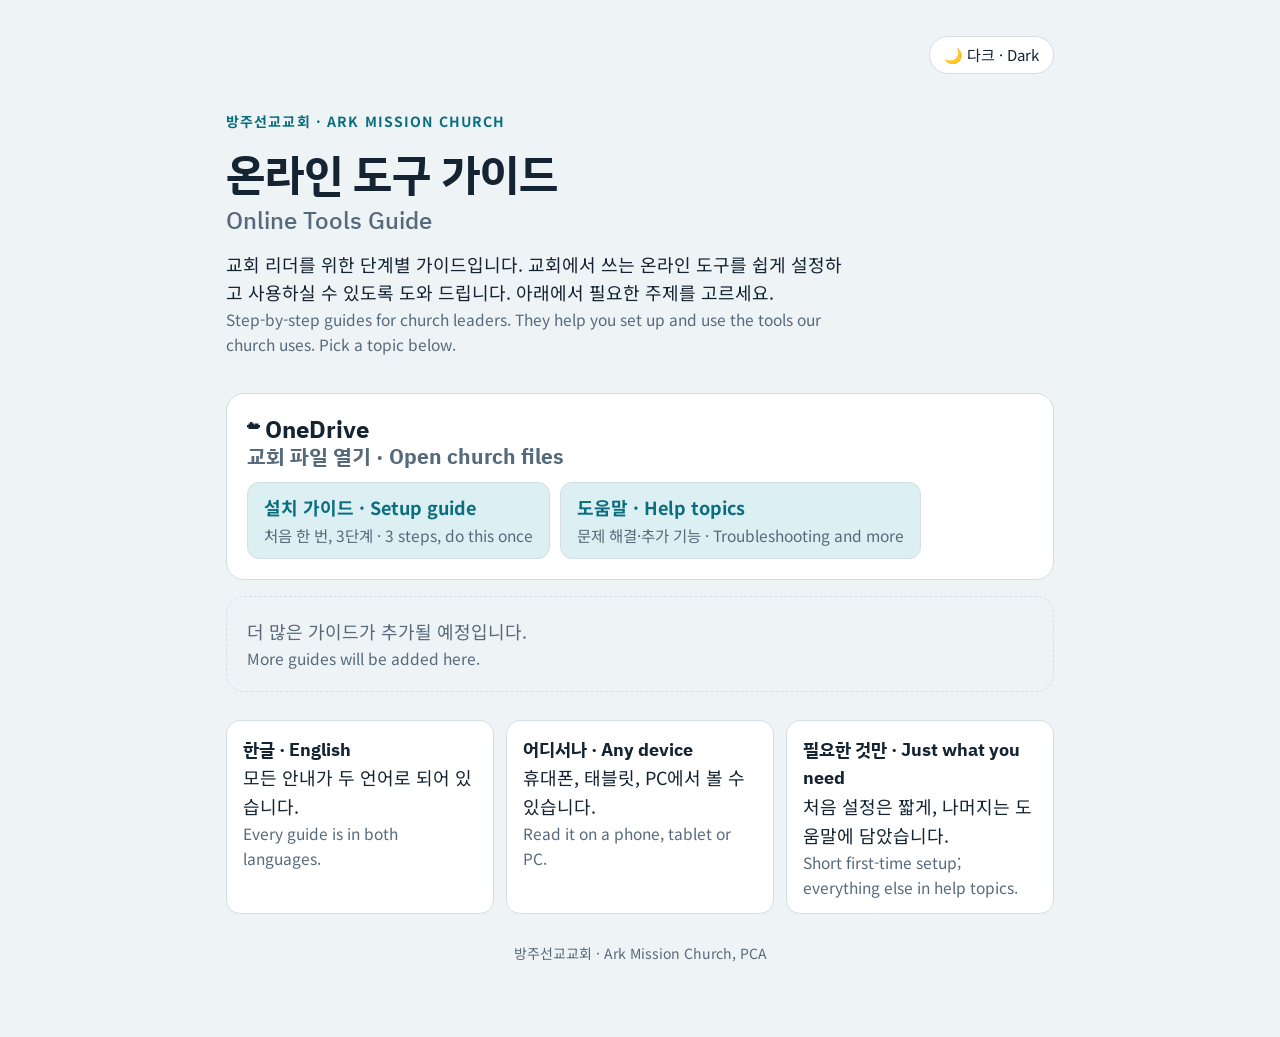
==== commit 11e03f72: "Guide: neutral view/edit wording and three restored safety notes Edit access depends on the person, " ====
--- a/index.html
+++ b/index.html
@@ -22,7 +22,7 @@
 
   <section class="topics" aria-label="주제 / Topics">
     <div class="topic">
-      <h2>☁ OneDrive<span class="en">교회 파일 보기·편집 · View and edit church files</span></h2>
+      <h2>☁ OneDrive<span class="en">교회 파일 열기 · Open church files</span></h2>
       <div class="links">
         <a href="onedrive/"><b>설치 가이드 · Setup guide</b><span class="en">처음 한 번, 3단계 · 3 steps, do this once</span></a>
         <a href="onedrive/help.html"><b>도움말 · Help topics</b><span class="en">문제 해결·추가 기능 · Troubleshooting and more</span></a>
--- a/assets/site.css
+++ b/assets/site.css
@@ -187,7 +187,10 @@
 .finish { background: var(--ok-soft); border: 2px solid var(--ok); border-radius: 20px; padding: 24px 20px; display: grid; gap: 16px; }
 .finish-head { font-family: var(--display); font-weight: 700; font-size: 26px; }
 .finish-head .en { font-size: .62em; font-weight: 500; }
-.finish .rules ul { background: var(--paper); }
+.finish .rules > div { background: var(--paper); border: 2px solid var(--line); border-radius: 14px; padding: 14px 16px; display: grid; gap: 8px; }
+.finish .rules .do { border-color: var(--ok); }
+.finish .rules .dont { border-color: var(--no); }
+.finish .rules ul { background: none; padding: 0; }
 .more { background: var(--paper); border: 1px solid var(--line); border-radius: 18px; padding: 20px; display: grid; gap: 10px; }
 .more b { font-family: var(--display); }
 .more .links { display: flex; flex-wrap: wrap; gap: 10px; margin-top: 4px; }
